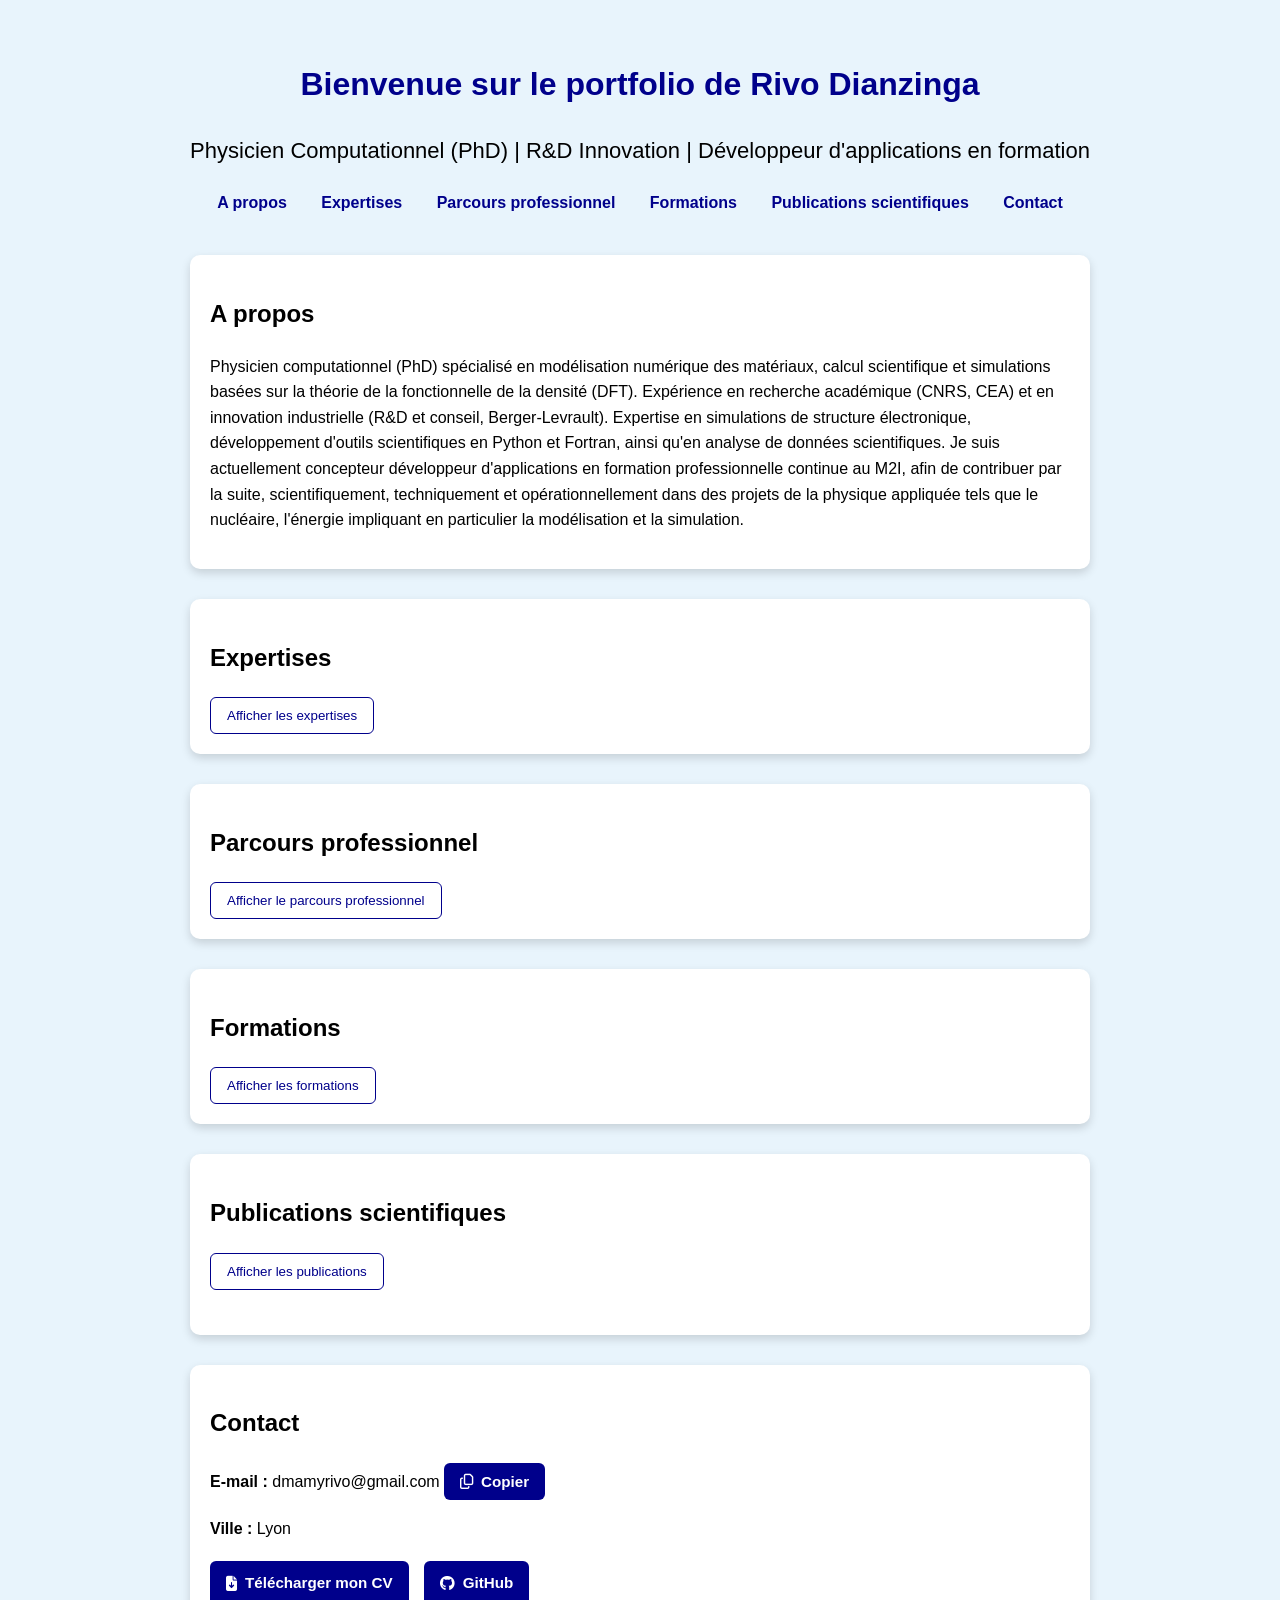
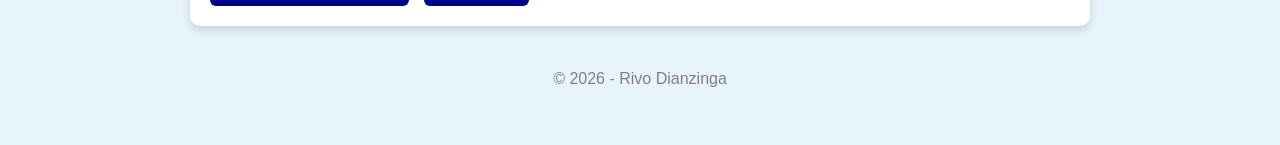
==== index.html @ 3d310b0f "Ajout des icones et amélioration du bouton de copie" ====
<!DOCTYPE html>  <!-- Entète obligatoire de tout fichier html -->
<html lang="fr">  <!-- autorise les accents de la langue française -->

<head>  <!-- Le nom qui figure sur le lien de la page -->
    <meta charset="UTF-8">
    <meta name="viewport" content="width=device-width, initial-scale=1.0"> <!-- permet l'adaptation de la page aux tablettes -->
    <title>Portfolio - Rivo Dianzinga</title> <!-- le itre lui-mème sur l'onglet de la page -->
    <link rel="stylesheet" href="css/style.css"> <!-- appelle les règles du fichier css -->
    <link rel="stylesheet" href="https://cdnjs.cloudflare.com/ajax/libs/font-awesome/6.5.2/css/all.min.css"> <!-- charge la bibliothèque externe pour les icones-->
</head>

<body> <!-- débute le corps de la page -->
    <div class="container"> <!-- boite servant à regrouper plusieurs éléments pour leur appliquer un style commun -->
<header> <!-- entète de la page, première idée qui sera lue à la suite d'une recherche internet -->
    <h1 id="titre-principal">Bienvenue sur le portfolio de Rivo Dianzinga</h1> <!-- les h1..h6 sont les titres et sous-titres -->
<!--    <button id="btn-bienvenue"> explique comment on crée un bouton par un id-->
<!--        Clique moi ! -->
<!--    </button> -->
<!--    <p id="message">Bienvenue sur mon portfolio</p> -->
    <p class="sous-titre"> <!-- p sont les paragraphes, une classe a été ajoutée pour spécifier ce paragraphe, dans le but de le modifier par la css -->
        Physicien Computationnel (PhD) | R&amp;D Innovation | Développeur d'applications en formation 
    </p>
    <nav> <!-- ouvre une zone de navigation pour ses différents élts, le nav est le parent et les a sont les enfants -->
        <a href="#apropos">A propos</a>   <!-- crée le lien (anchor) de chaque élt de la zone de navigation -->
        <a href="#expertises">Expertises</a>
        <a href="#parcours">Parcours professionnel</a>
        <a href="#formations">Formations</a>
        <a href="#publications">Publications scientifiques</a>
        <a href="#contact">Contact</a> <!-- le href permet d'aller à l'élt dont l'identifiant est contact-->
    </nav>

</header>

<main> <!-- le contenu de la page -->
<!-- <div class="test-flex"> tester pour comprendre le fonctionnement de flexbox par des boites
    <div class="boite">A</div>
    <div class="boite">B</div>
    <div class="boite">C</div>
</div> -->
<!--<section class="profil">-- tester flexbox pour la carte profil>
<!--    <div class="photo"> -->
<!--        Photo -->
<!--        <img src="images/rivo.jpg" alt="Photo de Rivo"> -->
<!--    </div> -->
<!--    <div class="info"> -->
<!--        <h2>Rivo Dianzinga</h2> -->
<!--        <p>Physicien Computationnel (PhD)</p> -->
<!--        <p>Développeur d'applications en formation</p> -->
<!--        <p>📍Lyon</p>  -->
<!--        <p>✉ dmamyrivo@gmail.com</p> -->
<!--    </div> -->
<!--</section>-->

    <section id="apropos"> <!-- les différentes parties de la page -->
        <h2>A propos</h2>
        <p> Physicien computationnel (PhD) spécialisé en modélisation numérique des matériaux, calcul 
scientifique et simulations basées sur la théorie de la fonctionnelle de la densité (DFT). Expérience en
recherche académique (CNRS, CEA) et en innovation industrielle (R&amp;D et conseil, Berger-Levrault). Expertise en
simulations de structure électronique, développement d'outils scientifiques en Python et Fortran,
ainsi qu'en analyse de données scientifiques. Je suis actuellement concepteur développeur d'applications 
en formation professionnelle continue au M2I, afin de contribuer par la suite, scientifiquement, techniquement 
et opérationnellement dans des projets de la physique
appliquée tels que le nucléaire, l'énergie impliquant en particulier la modélisation et la simulation.
        </p>

    </section>

    <section id="expertises"> <!-- identifiant utilisé pour référer un élt unique  -->
        <h2>Expertises</h2>
        <button id="btn-expertises" class="btn-section">
            Afficher les expertises <!-- bouton créé pour les expertises-->
        </button>
        <div id="expertises-list" class="expertises-grid contenu-deroulant"> <!-- crée une grille pour englober les compétences, pour aussi les maquer et afficher ensemble, le id est utilisé par javascrit, et les class par le css -->
            <div class="expertises-card">
                <h3>Physique computationnelle</h3>
                <ul>
                    <li>Python</li>
                    <li>Fortran</li>
                    <li>Bash</li>
                    <li>DFT (VASP, ABINIT)</li>
                    <li>Simulation numérique</li>
                    <li>Modélisation atomistique</li>
                    <li>Calcul scientifique</li>
                    <li>Analyse de données scientifiques </li>
                    <li>Visualisation scientifique de données (Xmgrace, Gnuplot)</li>
                </ul>
            </div>

           <div class="expertises-card">
                <h3>R&amp;D Innovation</h3>
                <ul>
                    <li>Conseil, financement, management</li>
                    <li>Crédit d'impot recherche, subventions</li>
                    <li>Rédaction technique et scientifique (Latex, Office, Linux)</li>
                    <li>Modélisation financière (Excel)</li>
                    <li>Veille technologique et innovation</li>
                    <li>Valorisation de projets</li>
                </ul>
            </div>
            
           <div class="expertises-card">
                <h3>Développement d'applications</h3>
                <ul>
                    <li>Visual Studio Code</li>
                    <li>HTML</li>
                    <li>CSS</li>
                </ul>
            </div>            

        </div>
<!--        <ul> <!-- lance une liste, le ul est le parent, et les li sont les enfants --> 
<!--            <li>Python</li> <!-- chaque élément de la liste -->
<!--            <li>Fortran</li> -->
<!--            <li>Bash</li> -->
<!--            <li>HTML</li> -->
<!--            <li>Git</li> -->
<!--            <li>Calcul scientifique</li> -->
<!--            <li>Simulation numérique</li> -->
<!--            <li>Modélisation atomistique</li> -->
<!--        </ul> -->

    </section>

    <section id="parcours">
        <h2>Parcours professionnel</h2>
<!-- ici pour le parcours professionnel, on utilise juste des boites, pour les superposer -->
        <button id="btn-parcours" class="btn-section">
            Afficher le parcours professionnel <!-- crée le bouton du parcours professionnel-->
        </button>
        <div id="parcours-list" class="contenu-deroulant"> <!-- div crée pour englober tout le parcours afin de les afficher et masquer ensemble : le id sera utilisé par javascript, et la class par le css -->
            <div class="parcours-card">
                <h3>Stagiaire concepteur développeur d'applications à ... (à venir)</h3>
                <p>2027 • Lyon (France)</p>
                <ul>
                    <li>...</li>
                    <li>...</li>
                    <li>...</li>
                    <li>...</li>
                    <li>...</li>
                </ul>
            </div>

            <div class="parcours-card">
                <h3>Ingénieur de recherche à Berger-Levrault</h3>
                <p>2022-2025 • Lyon (France)</p>
                <ul>
                    <li>Valorisation de projets R&amp;D et innovation</li>
                    <li>Structuration et analyse scientifique de projets issus de travaux de recherhe doctorale</li>
                    <li>Modélisation financière et technique de projets innovants (CIR)</li>
                    <li>Rédaction de dossiers scientifiques et techniques</li>
                    <li>Thématiques: génie logiciel, intelligence artificielle, data et optimisation</li>
                </ul>
            </div>
            <div class="parcours-card">
                <h3>Consultant innovation R&amp;D à Eureka CI</h3>
                <p>2020-2022 • Paris (France)</p>
                <ul>
                    <li>Accompagnement de PME innovantes sur projets R&amp;D et financement de
l'innovation</li>
                    <li>Structuration de dossiers CIR et subventions</li>
                    <li>Analyse scientifique et technique de projets technologiques</li>
                    <li>Conseil en stratégie innovation et valorisation de la recherche</li>
                </ul>
            </div>
        
            <div class="parcours-card">
                <h3>Ingénieur de recherche au CEA</h3>
                <p>2018-2020 • Marseille (France)</p>
                <ul>
                    <li>Réalisation de simulations DFT pour l'étude de matériaux nucléaires</li>
                    <li>Etude des défauts électroniques dans les oxydes mixtes d'uranium</li>
                    <li>Développement de workflows scientifiques sous Python, Fortran et ABINIT</li>
                    <li>Analyse des propriétés électroniques et énergétiques de matériaux complexes</li>
                </ul>
            </div>

            <div class="parcours-card">
                <h3>Ingénieur de recherche au CNRS</h3>
                <p>2017-2018 • Montpellier (France)</p>
                <ul>
                    <li>Développement de méthodes de simulation électronique pour matériaux
énergétiques</li>
                    <li>Implémentation de modèles DFT en Fortran</li>
                    <li>Simulation de matériaux pour battéries lithium-ion sous VASP</li>
                    <li>Visualisation et analyse de données scientifiques avec Python</li>
                </ul>
            </div>
        </div>    
    </section>

    <section id="formations">
        <h2>Formations</h2>
        <button id="btn-formations" class="btn-section">
            Afficher les formations <!-- crée le bouton des formations-->
        </button>

        <div id="formations-list" class="contenu-deroulant"> <!-- div crée pour englober toutes formations afin de les afficher et masquer ensemble : le id sera utilisé par javascript, et la class par le css -->
            <div class="formations-card">
                <h3>Concepteur développeur d'applications au M2I</h3>
                <p>2026-2027 • Lyon (France)</p>
                <ul>
                    <li>...</li>
                    <li>...</li>
                    <li>...</li>
                    <li>...</li>
                </ul>

            </div>

            <div class="formations-card">
                <h3>Doctorat en physique computationnelle à l'université de Bordeaux</h3>
                <p>2013-2016 • Bordeaux (France)</p>
                <ul>
                    <li>Développement de méthodes numériques à croissance linéaire</li>
                    <li>Optimisation d'algorithmes de simulation électronique</li>
                    <li>Développement de codes scientifiques en Fortran</li>
                    <li>Post-traitement et analyse de données sous Python</li>
                </ul>
            </div>
        </div>
    </section>

    <section id="publications">
        <h2>Publications scientifiques</h2>
        <button id="btn-publications" class="btn-section">
            Afficher les publications <!-- crée le bouton des publications -->
        </button>
        
        <div id="publications-list" class="publications-card contenu-deroulant">
            <h3>Sélection de publications internationales en modélisation numérique 
                des matériaux et physique computationnelle</h3>
                <ul>
                    <li>Dianzinga R., <em>et al</em> : "<em>Generalized canonical purification for
density matrix minimization</em>", Journal of Chemical Physics <strong>144</strong>, 091102 (2016)
<br> <span style="color: #666;">DOI :</span> <a href="https://doi.org/10.1063/1.4943213" target="_blank">Consulter la publication</a></li>
                    <li>Dianzinga R., <em>et al</em> : "<em>Notes on density matrix perturbation
theory</em>", Journal of Chemical Physics <strong>153</strong>, 164105 (2020)
<br> <span style="color: #666;">DOI :</span> <a href="https://doi.org/10.1063/5.0022244" target="_blank">Consulter la publication</a></li>
                    <li>Dianzinga R., <em>et al</em> : "<em>Theoretical Investigations of charged vacancies and
clusters in UXO2 (X=La, Ce, Pu, Am)</em>", Journal of Applied Physics <strong>132</strong>, 075110 (2022)
<br> <span style="color: #666;">DOI :</span> <a href="https://doi.org/10.1063/5.0098635" target="_blank">Consulter la publication</a></li>
             
                </ul>
        </div>

    </section>

    <section id="contact">
        <h2>Contact</h2>
        <p> 
            <strong> E-mail : </strong> dmamyrivo@gmail.com 
            <button id="btn-copier-email" class="btn-contact">
                <i id="icone-copier-email" class="fa-regular fa-copy"></i> <!-- i sert de conteneur pour l'icone pour afficher des icones, et les classes proviennent de la bibliothèque externe Font Awesome -->
                <span id="texte-copier-email">Copier</span>
            </button>
        </p> <!-- le strong permet de mettre en gras-->
        <p> <strong> Ville : </strong> Lyon </p>
        <div class="liens-contact"> <!-- crée la class contact pour les travailler ensemble -->
             <a href="docs/CV-Rivo-Dianzinga.pdf" download class="btn-contact">
                <i class="fa-solid fa-file-arrow-down"></i>
                Télécharger mon CV
            </a> <!-- bouton Télécharger mon cv, il crée directement le lien avec le cv-->
             <a href="https://github.com/RivoDianzinga" target="_blank" class="btn-contact">
                <i class="fa-brands fa-github"></i> <!--chaque icone a sa nom-->
                GitHub
            </a>
        </div>
    </section>
</main>

<footer> <!-- le bas d'une page contenant les informations personnels -->
    <p>
        © 2026 - Rivo Dianzinga
    </p>
</footer>
</div>
<script src="js/script.js"></script>
</body>


</html>
---- css/style.css ----
body {                               /* modifie le corps de la page */
    background-color: #e8f4fc;  /* couleur de fond */ 
    font-family: Arial, sans-serif; /* police de la page */ 
    line-height: 1.6; /* augmente l'espace entre les lignes de texte */ 
}
h1{                     /* style du titre principal, utilisé pour modifier un titre ou sous-tire h1.h6 */ 
    color: darkblue;  /* couleur du titre principal */ 
    text-align: center; /*  alignement du texte : left, right, center, justify */
}
.sous-titre{  /* appelle une classe spécifiée de html pour le modifier, uniquement cette classe  */
    text-align: center;
    font-size: 22px;
}
header{  /* modifie l'emplacement, l'espacement du header */
    margin-bottom: 40px;
}
section{        /* modifie les sections, leurs emplacements et espacements */ 
    margin-bottom: 30px;
    background-color: white; /* met une couleur de fond au niveau de chaque section */ 
    padding: 20px;   /* entoure chaque section d'un encadrement avec un certain espacement */ 
    border-radius: 10px; /* arrondis les coins de cet encadrement d'un certain espacement */
    box-shadow: 0px 4px 10px rgba(0, 0, 0, 0.15);
}
.container {  /* appelle la classe div pour appliquer un style */
    max-width: 900px; /* applique une certaine larger maximale */
    margin: auto; /* calcule automatiquement les marges gauche et droite afin de centrer le conteneur */
    padding: 30px;
}
footer{  /* modifie l'alignement du bas de page */
    text-align: center;
    color: gray;
    margin-top: 40px;
}
nav{  /* modifie le bloc entier de la navigation */
    text-align: center;
    margin-top: 20px;
}
nav a{ /* modifie chaque élt du bloc de la navigation */
    text-decoration: none;
    color: darkblue;
    font-weight: bold;
    margin: 0 15px;
}
nav a:hover{ /* hover signifie de changer de style lorsqu'on clique sur un élt de navigation */
    color: royalblue;
}
/* utilisé pour tester le fonctionnement de flex par des boites. */
/*.test-flex{ */
/*    display: flex; permet d'afficher des boites, transforme une colonne en une ligne */ 
/*    justify-content: space-evenly; permet de déplacer horizontalement */
/*    align-items: stretch; permet de déplacer verticalement */
/*    height: 180px; */
/*    background: white; */
/*} */
/*.boite{  modifie chacune des boites */
/*    background-color: darkblue; */
/*    color: white; */
/*    padding: 20px; */
/*    margin: 10px; */
/*} */
/*.boite:nth-child(2){ */
/*    height: 120px; */
/*} fin du test flexbox pour les boites */
/*.profil{ utilisé pour tester flexbox pour la carte de profil */
/*    display: flex; */
/*    align-items: center; */
/*    gap: 40px; */
/*    background-color: white; */
/*    padding: 30px; */
/*    border-radius: 10px; */
/*    box-shadow: 0px 4px 10px rgba(0, 0, 0, 0.15); */
/*    margin-bottom: 30px; */
/*} */
/*.photo{ */
/*    width: 200px; */
/*    height: 200px; */
/*    background-color: darkblue; */
/*    border-radius: 50%; */
/*    color: white; */
/*    display: flex; */
/*    justify-content: center; */
/*    align-items: center; */
/*    font-size: 22px; */
/*} */
/*.infos h2{ */
/*    margin-bottom: 15px; */
/*} */
/*.infos p{ */
/*    margin-bottom: 10px; */
/*    font-size: 20px; */
/*} fin du test de flexbox pour la carte profil */
/* ici en bas, utilise flexbox pour la grille de compétences  */
.expertises-grid{
    display: flex;
    gap: 20px;
    align-items: stretch;
    flex-wrap: wrap; /* (pour tablettes et phones, rend la mise en page naturellement flexible) propriété du flexbox essayant de maintenir toutes les cartes sur une seule ligne, mème quand l'espace devient insuffisant. Les cartes ont ainsi l'autorisation de passer à la ligne suivante */
}
.expertises-card{
    flex: 1;      /* assure le role de justify-center de chaque competences-card */
/*    flex: 1 1 250px; /* (pour tablettes et phones) la 1è valeur autorise la carte à grandir, la 2è l'autorise à rétrécir, la 3è représente sa largeur de départ souhaitée. Ainsi, si l'écran manque de place, une carte peut passer sur la ligne suivante   */
    min-width: 0;
    background-color: #f8fbfe;
    padding: 20px;
    border-radius: 10px;
    border: 1px solid #d7e6f2;
}
.expertises-card h3{
    color: darkblue;
    margin-top: 0;
    min-height: 60px;
}
.expertises-card ul{
    padding-left: 22px;
    margin-bottom: 0;
    margin-top: 20px;
}
/* (pour tablettes et phones), lance la première media query */
@media (max-width: 768px){ /* (impose une disposition spécifique pour les petits écrans) applique les règles suivantes uniquement lorsque la largeur de l'écran et inférieure ou égale à 768 pixels */
    .container{
        padding: 15px;
    }
    .expertises-grid{ /* à l'intérieur, transforme les 3 cartes en 1 colonne verticale */
        flex-direction: column;
    }
    nav a {  /* le menu passe également en colonne */
        display: block;
        margin: 10px 0;
    }
    h1 {
        font-size: 28px;
    }
    .sous-titre{
        font-size: 18px;
    }
}
/* on génère maintenant les modifications des cartes du parcours professionnel, sans utiliser flexbox */
.parcours-card{
    margin-bottom: 25px;
    min-width: 0;
    background-color: #f8fbfe;
    padding: 20px;
    border-radius: 10px;
    border: 1px solid #d7e6f2;
}
.parcours-card h3{
    color: darkblue;
    margin-top: 0;
    margin-bottom: 12px;
}
.parcours-card ul{
    padding-left: 22px;
    margin-bottom: 0;
    margin-top: 0;
}
.parcours-card p{
    margin-top: 0;
    margin-bottom: 20px;
    color: #666;
    font-size: 0.95rem;
}

/* comme pour le parcours professionnel, on utilise également les modifications des formations sans utiliser flexbox */
.formations-card{
    margin-bottom: 25px;
    min-width: 0;
    background-color: #f8fbfe;
    padding: 20px;
    border-radius: 10px;
    border: 1px solid #d7e6f2;
}
.formations-card h3{
    color: darkblue;
    margin-top: 0;
    margin-bottom: 12px;
}
.formations-card ul{
    padding-left: 22px;
    margin-bottom: 0;
    margin-top: 0;
}
.formations-card p{
    margin-top: 0;
    margin-bottom: 20px;
    color: #666;
    font-size: 0.95rem;
}
/* comme pour le parcours professionnel, on utilise également les modifications des publications sans utiliser flexbox */
.publications-card{
    margin-bottom: 25px;
    min-width: 0;
    background-color: #f8fbfe;
    padding: 20px;
    border-radius: 10px;
    border: 1px solid #d7e6f2;
}
.publications-card h3{
    color: darkblue;
    margin-top: 0;
    margin-bottom: 12px;
}
.publications-card ul{
    padding-left: 22px;
    margin-bottom: 0;
    margin-top: 0px;
}
.publications-card li{
    padding-bottom: 20px;
}
#btn-publications{
    margin-top: 0px;
    margin-bottom: 25px;

}
#publications-list{
    border: none;
}
#publications-list.visible{
    border: 1px solid #d7e6f2;
}
/* #publications-list{ /* on a utilisé # car publications-list est un identifiant et pas une classe */
/*    display: none; utilisé pour une affichage statique */ 
/*}*/ 
/* ici, on crée une classe d'animation CSS dynamique pour afficher progressivement les publications */
/*#publications-list{ /* classe d'état initial */
/*    max-height: 0; /*
/*    opacity: 0; opacity et transform sont en commentaires car peuvent créer des images floues, inconfortable pour les yeux  */ 
/*    overflow: hidden; /* empêche le contenu de dépasser lorsque la hauteur est proche de zéro */
/*    transform: translateY(-10px); */
/*    padding-top: 0;
    padding-bottom: 0;
    margin-bottom: 0;
    border-width: 0;
    transition:       /* indiquant au navigateur la durée de l'évolution */
/*        max-height 0.35s ease,
/*        opacity 0.4s ease, */
/*        transform 0.4s ease, */
/*        padding 0.35s ease,
        margin 0.35s ease;
}
#publications-list.visible{ /* la classe qui représente l'état visible */
/*    max-height: 1000px; /* grandeur animée évoluant de 0 à 1000px */
/*    opacity: 1; /* grandeur animée évoluant de 0 à 1 */
/*    transform: translateY(0); /* grandeur animée faisant légèrement descendre la carte */
/*    padding-top: 20px;
    padding-bottom: 20px;
    margin-bottom: 25px;
    border-width: 1px;
} */

/* on définit ici une classe commune utilisable pour toutes les grandes sections */ 
.contenu-deroulant{ /* classe d'état initial */
    max-height: 0; 
    overflow: hidden; 
    padding-top: 0;
    padding-bottom: 0;
    margin-bottom: 0;
    transition:       /* indiquant au navigateur la durée de l'évolution */
        max-height 0.35s ease,
        padding 0.35s ease,
        margin 0.35s ease;
}
.contenu-deroulant.visible{ /* la classe qui représente l'état visible */
    max-height: 3000px; /* grandeur animée évoluant de 0 à 1000px */
    padding-top: 20px;
    padding-bottom: 20px;
    margin-bottom: 25px;
}
/* on harmonise les boutons des sections en leur attribuant une classe commune */
.btn-section{
    padding: 10px 16px;
    border: 1px solid darkblue;
    border-radius: 6px;
    background-color: white;
    color: darkblue;
    font-size: 0.95 rem;
    cursor: pointer;
}
.btn-section:hover{
    background-color: darkblue;
    color: white;
}
/* la class du bouton "télecharger mon CV" */
.btn-cv{
    display: inline-block;
    padding: 10px 16px;
    background-color: darkblue;
    color: white;
    text-decoration: none;
    border-radius: 6px;
    font-weight: bold;
    cursor: pointer;
}
.btn-cv:hover{
    background-color: navy;
}
/* la class des contact */
.liens-contact{
    display: flex;
    gap: 15px;
    flex-wrap: wrap;
    margin-top: 20px;
}
.btn-contact{
    display: inline-flex;
    align-items: center;
    gap: 8px;
    padding: 10px 16px;
    background-color: darkblue;
    color: white;
    text-decoration: none;
    border: none;
    border-radius: 6px;
    font-weight: bold;
    font-family: inherit;
    font-size: 0.95rem;
    cursor: pointer;
}
.btn-contact:hover{
    background-color: navy;
}
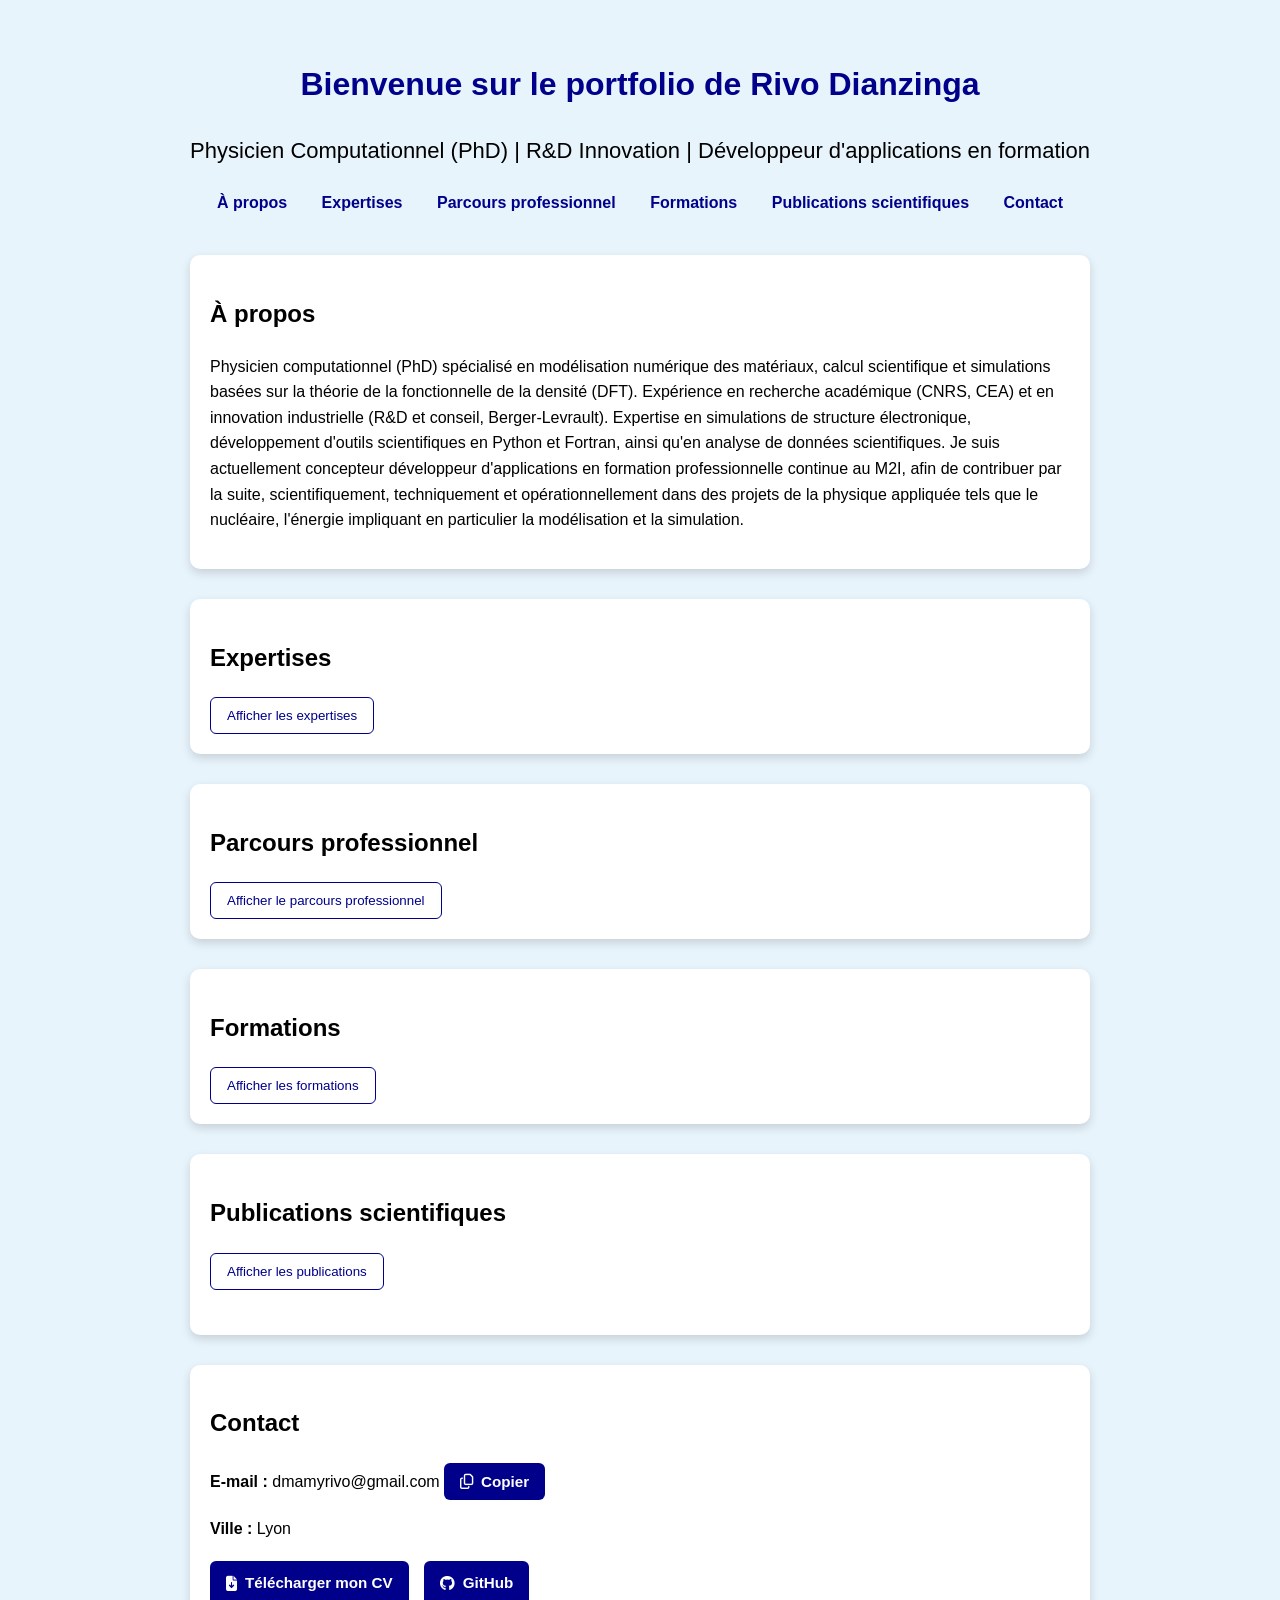
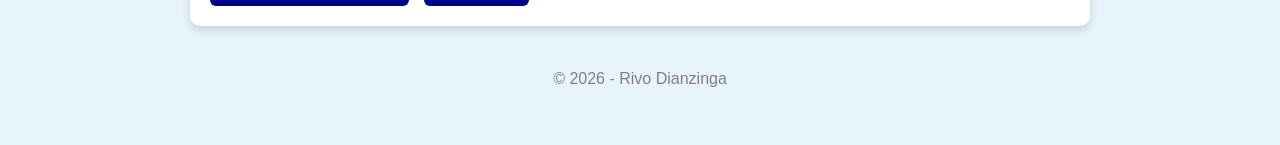
==== commit fbd1bec1: "Ajout du défilement fluide" ====
--- a/index.html
+++ b/index.html
@@ -7,6 +7,7 @@
     <title>Portfolio - Rivo Dianzinga</title> <!-- le itre lui-mème sur l'onglet de la page -->
     <link rel="stylesheet" href="css/style.css"> <!-- appelle les règles du fichier css -->
     <link rel="stylesheet" href="https://cdnjs.cloudflare.com/ajax/libs/font-awesome/6.5.2/css/all.min.css"> <!-- charge la bibliothèque externe pour les icones-->
+    <link rel="icon" type="image/svg+xml" href="assets/favicon.svg">
 </head>
 
 <body> <!-- débute le corps de la page -->
@@ -21,7 +22,7 @@
         Physicien Computationnel (PhD) | R&amp;D Innovation | Développeur d'applications en formation 
     </p>
     <nav> <!-- ouvre une zone de navigation pour ses différents élts, le nav est le parent et les a sont les enfants -->
-        <a href="#apropos">A propos</a>   <!-- crée le lien (anchor) de chaque élt de la zone de navigation -->
+        <a href="#apropos">À propos</a>   <!-- crée le lien (anchor) de chaque élt de la zone de navigation -->
         <a href="#expertises">Expertises</a>
         <a href="#parcours">Parcours professionnel</a>
         <a href="#formations">Formations</a>
@@ -52,7 +53,7 @@
 <!--</section>-->
 
     <section id="apropos"> <!-- les différentes parties de la page -->
-        <h2>A propos</h2>
+        <h2>À propos</h2>
         <p> Physicien computationnel (PhD) spécialisé en modélisation numérique des matériaux, calcul 
 scientifique et simulations basées sur la théorie de la fonctionnelle de la densité (DFT). Expérience en
 recherche académique (CNRS, CEA) et en innovation industrielle (R&amp;D et conseil, Berger-Levrault). Expertise en
@@ -247,13 +248,15 @@
 
     <section id="contact">
         <h2>Contact</h2>
-        <p> 
-            <strong> E-mail : </strong> dmamyrivo@gmail.com 
-            <button id="btn-copier-email" class="btn-contact">
-                <i id="icone-copier-email" class="fa-regular fa-copy"></i> <!-- i sert de conteneur pour l'icone pour afficher des icones, et les classes proviennent de la bibliothèque externe Font Awesome -->
-                <span id="texte-copier-email">Copier</span>
-            </button>
-        </p> <!-- le strong permet de mettre en gras-->
+        <div class="email-contact"> <!-- conteneur créé pour email et son bouton, pour un meilleur responsive design-->
+            <p> 
+                <strong> E-mail : </strong> dmamyrivo@gmail.com 
+                <button id="btn-copier-email" class="btn-contact">
+                    <i id="icone-copier-email" class="fa-regular fa-copy"></i> <!-- i sert de conteneur pour l'icone pour afficher des icones, et les classes proviennent de la bibliothèque externe Font Awesome -->
+                    <span id="texte-copier-email">Copier</span>
+                </button>
+            </p> <!-- le strong permet de mettre en gras-->
+        </div>
         <p> <strong> Ville : </strong> Lyon </p>
         <div class="liens-contact"> <!-- crée la class contact pour les travailler ensemble -->
              <a href="docs/CV-Rivo-Dianzinga.pdf" download class="btn-contact">
--- a/css/style.css
+++ b/css/style.css
@@ -1,3 +1,6 @@
+html{ /* permet au navigateur de défiler doucement sur la page, lorsqu'on clique d'une section sur le menu jusqu'à la section elle-mème  */
+    scroll-behavior: smooth;
+}
 body {                               /* modifie le corps de la page */
     background-color: #e8f4fc;  /* couleur de fond */ 
     font-family: Arial, sans-serif; /* police de la page */ 
@@ -318,4 +321,21 @@
 }
 .btn-contact:hover{
     background-color: navy;
+}
+/* la class de email et son bouton copier pour un meilleur responsive design */
+/* sur un large écran : pc ordinateur */
+.email-contact{
+    display: flex;
+    align-items: center;
+    gap: 10px;
+}
+.email-contact p{
+    margin: 0;
+}
+/* sur un écran plus petit : tablettes et phones */
+@media(max-width: 600px){
+    .email-contact{
+        flex-direction: column;
+        align-items: flex-start;
+    }
 }
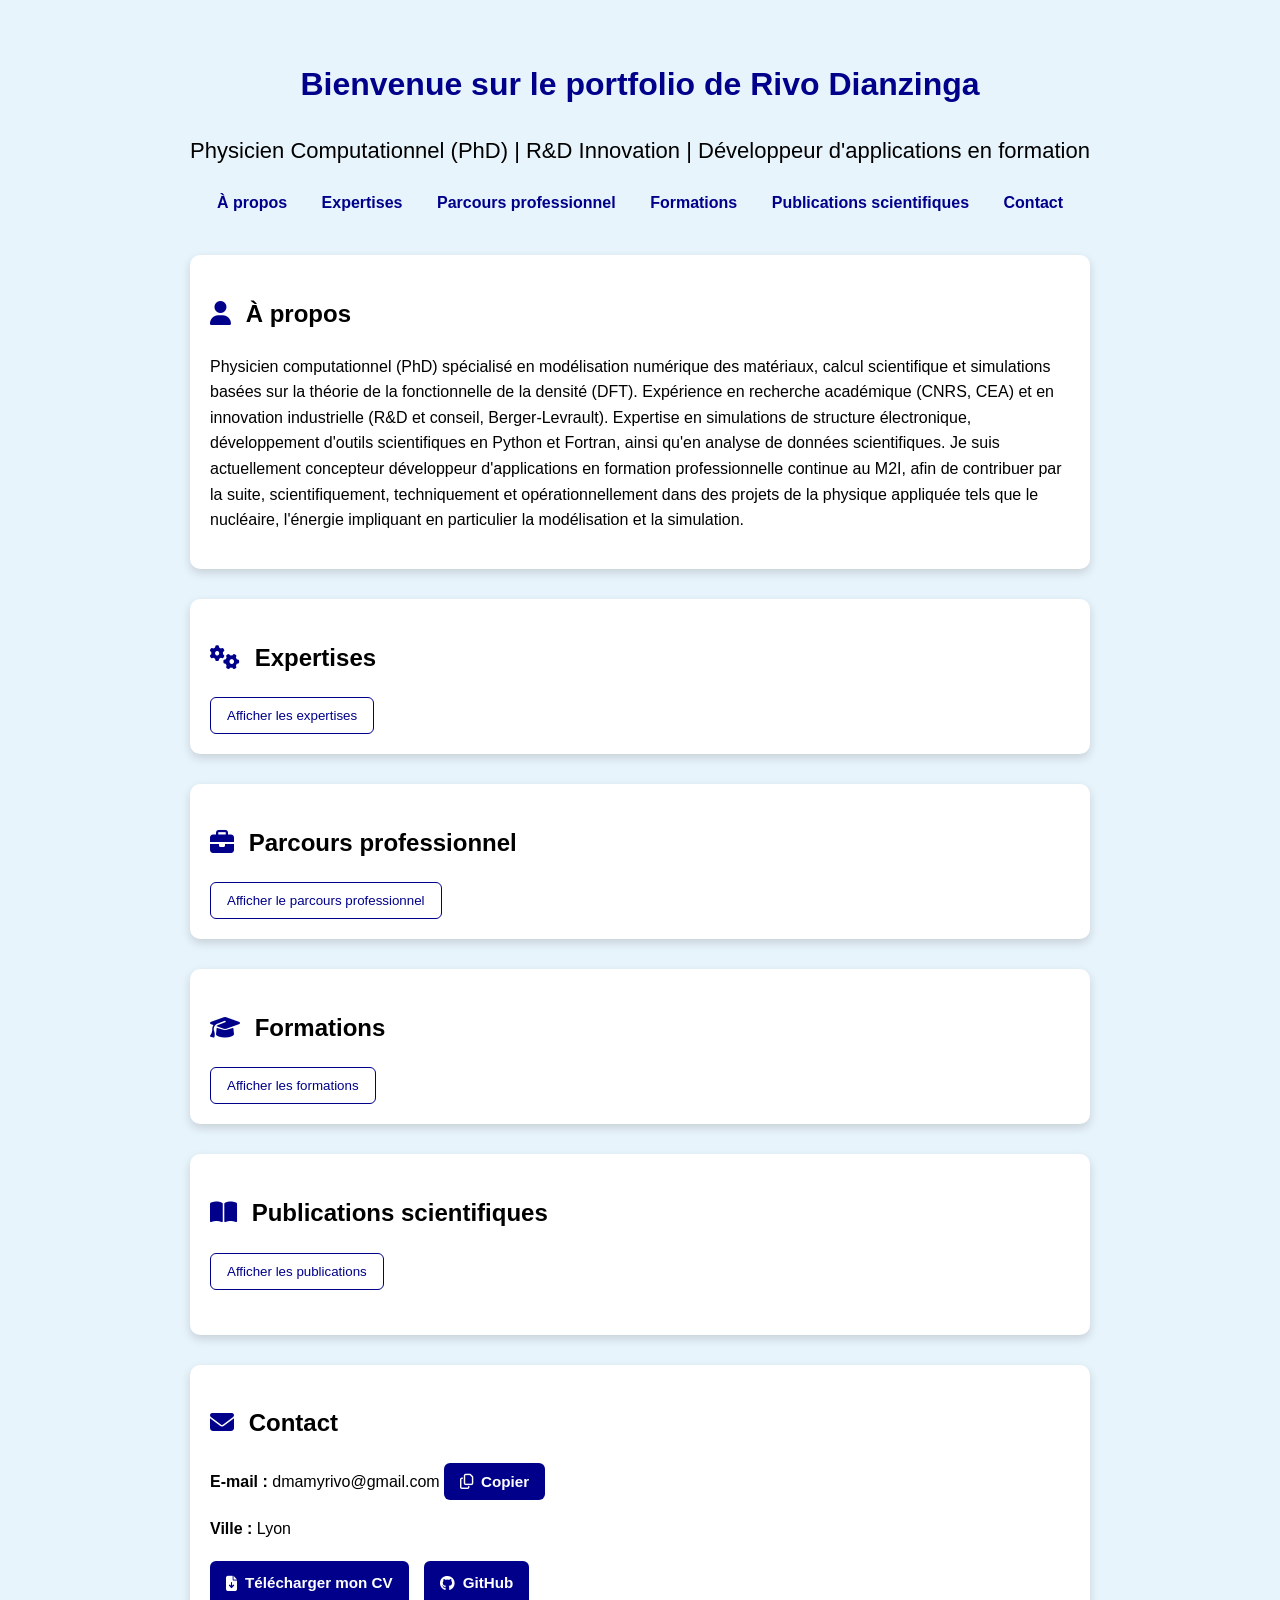
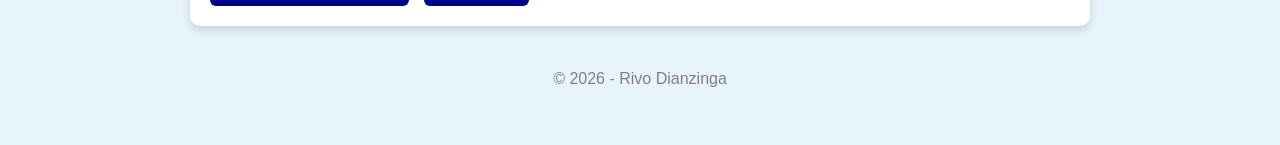
==== commit 81184c4e: "Ajout des icones aux titres des sections" ====
--- a/index.html
+++ b/index.html
@@ -53,7 +53,10 @@
 <!--</section>-->
 
     <section id="apropos"> <!-- les différentes parties de la page -->
-        <h2>À propos</h2>
+        <h2>
+            <i class="fa-solid fa-user"></i> <!--icone de chaque section-->
+            À propos
+        </h2>
         <p> Physicien computationnel (PhD) spécialisé en modélisation numérique des matériaux, calcul 
 scientifique et simulations basées sur la théorie de la fonctionnelle de la densité (DFT). Expérience en
 recherche académique (CNRS, CEA) et en innovation industrielle (R&amp;D et conseil, Berger-Levrault). Expertise en
@@ -67,7 +70,10 @@
     </section>
 
     <section id="expertises"> <!-- identifiant utilisé pour référer un élt unique  -->
-        <h2>Expertises</h2>
+        <h2>
+            <i class="fa-solid fa-gears"></i>
+            Expertises
+        </h2>
         <button id="btn-expertises" class="btn-section">
             Afficher les expertises <!-- bouton créé pour les expertises-->
         </button>
@@ -123,7 +129,10 @@
     </section>
 
     <section id="parcours">
-        <h2>Parcours professionnel</h2>
+        <h2>
+            <i class="fa-solid fa-briefcase"></i>
+            Parcours professionnel
+        </h2>
 <!-- ici pour le parcours professionnel, on utilise juste des boites, pour les superposer -->
         <button id="btn-parcours" class="btn-section">
             Afficher le parcours professionnel <!-- crée le bouton du parcours professionnel-->
@@ -190,7 +199,10 @@
     </section>
 
     <section id="formations">
-        <h2>Formations</h2>
+        <h2>
+            <i class="fa-solid fa-graduation-cap"></i>
+            Formations
+        </h2>
         <button id="btn-formations" class="btn-section">
             Afficher les formations <!-- crée le bouton des formations-->
         </button>
@@ -222,7 +234,10 @@
     </section>
 
     <section id="publications">
-        <h2>Publications scientifiques</h2>
+        <h2>
+            <i class="fa-solid fa-book-open"></i>
+            Publications scientifiques
+        </h2>
         <button id="btn-publications" class="btn-section">
             Afficher les publications <!-- crée le bouton des publications -->
         </button>
@@ -247,7 +262,10 @@
     </section>
 
     <section id="contact">
-        <h2>Contact</h2>
+        <h2>
+            <i class="fa-solid fa-envelope"></i>
+            Contact
+        </h2>
         <div class="email-contact"> <!-- conteneur créé pour email et son bouton, pour un meilleur responsive design-->
             <p> 
                 <strong> E-mail : </strong> dmamyrivo@gmail.com 
--- a/css/style.css
+++ b/css/style.css
@@ -47,6 +47,11 @@
 nav a:hover{ /* hover signifie de changer de style lorsqu'on clique sur un élt de navigation */
     color: royalblue;
 }
+/*nav a.actif{ */ /* indique dans le menu quelle section est actuellement consultée */
+/*    color: darkblue; */
+/*    text-decoration: underline; */
+/*    text-underline-offset: 6px; */
+/*} */
 /* utilisé pour tester le fonctionnement de flex par des boites. */
 /*.test-flex{ */
 /*    display: flex; permet d'afficher des boites, transforme une colonne en une ligne */ 
@@ -338,4 +343,9 @@
         flex-direction: column;
         align-items: flex-start;
     }
+}
+/* la class pour les icones de section */
+section h2 i{
+    margin-right: 8px;
+    color: darkblue;
 }
